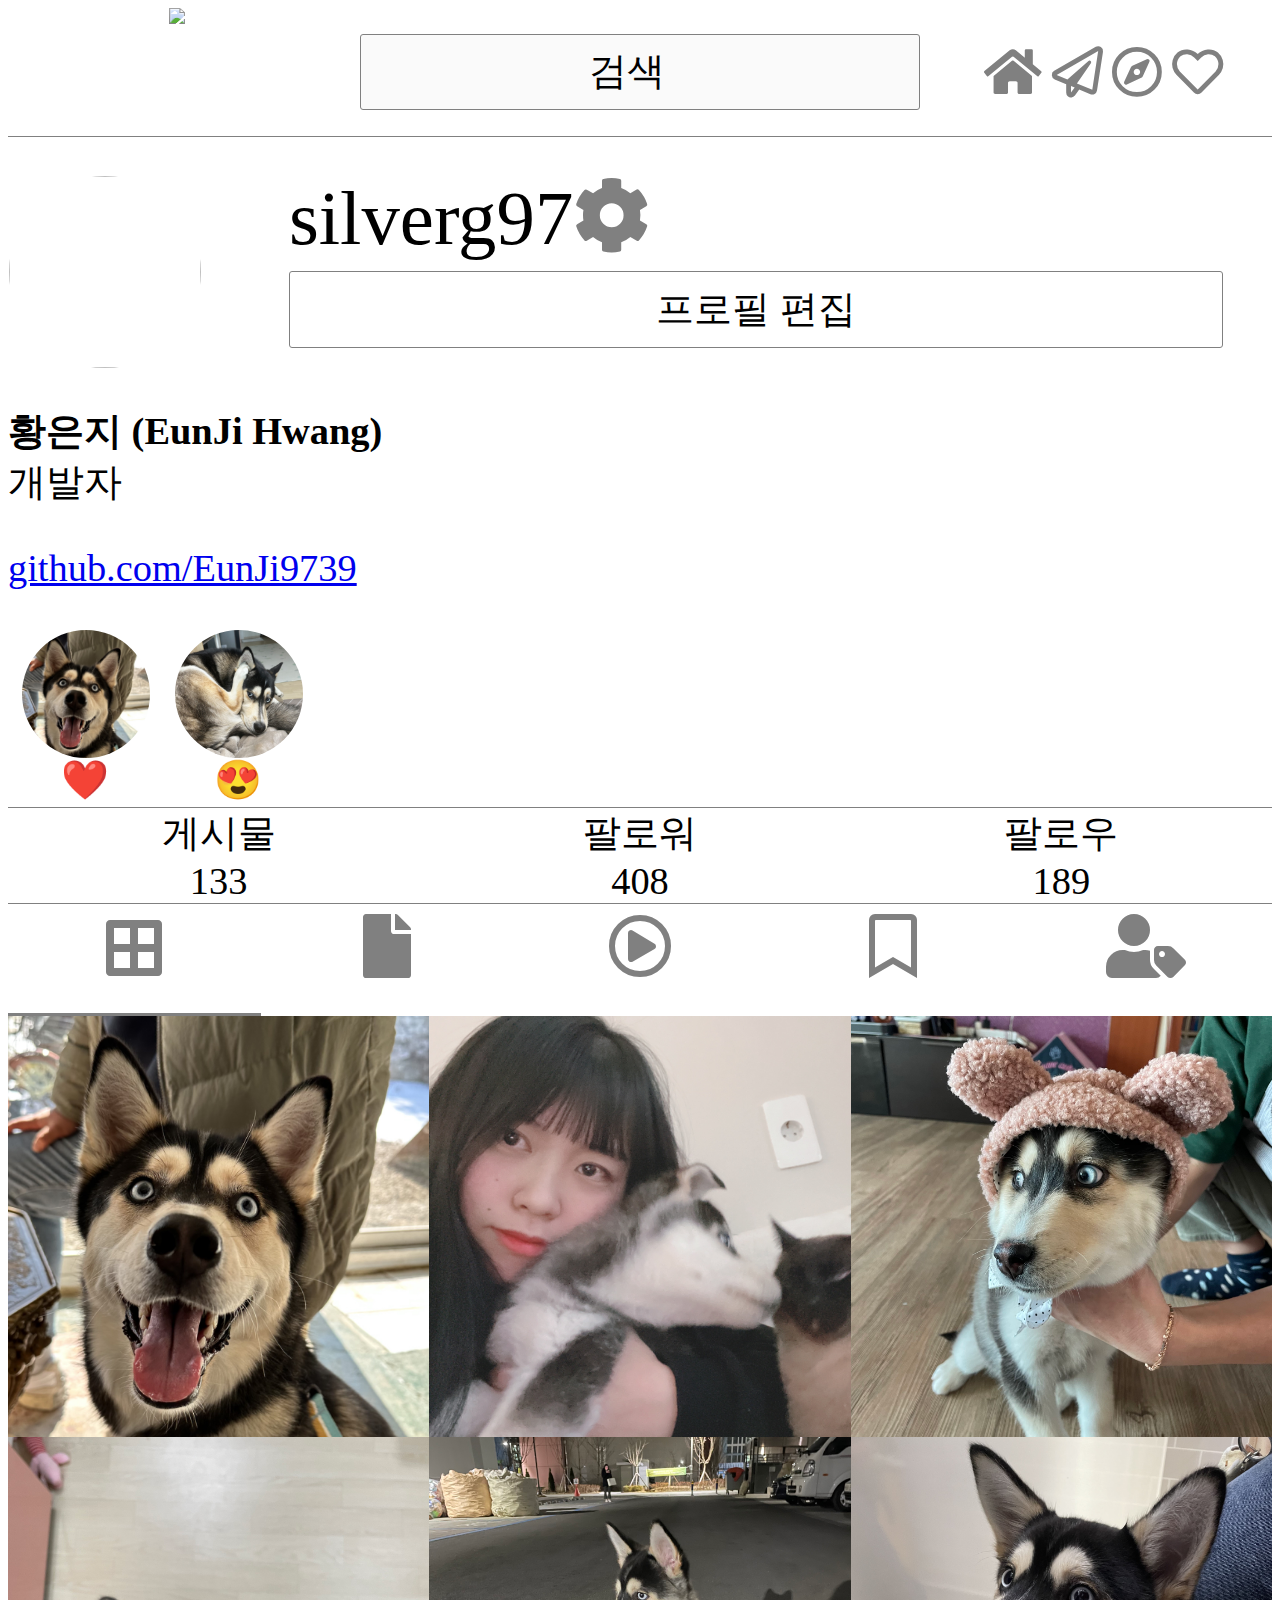
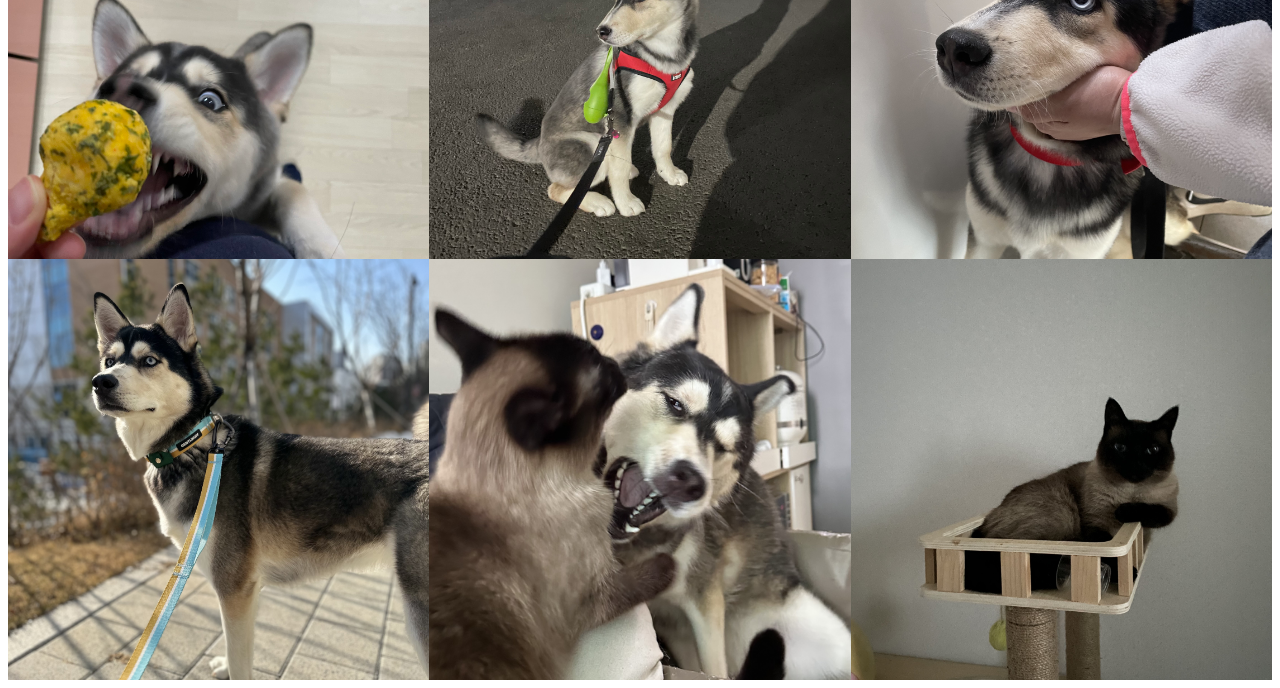
==== instagram/index.html @ 8ba7934b "html, css 작업" ====
<!DOCTYPE html>
<html>
    <head>
        <link href="style.css" rel="stylesheet">
        <link href="https://pro.fontawesome.com/releases/v5.10.0/css/all.css" rel="stylesheet">
    </head>
    <body>
        <div id="top">
            <img src="https://www.instagram.com/static/images/web/mobile_nav_type_logo.png/735145cfe0a4.png"/>
            <input type="search" value="검색"/>
            <div>
                <i class="fas fa-home"></i>
                <i class="far fa-paper-plane"></i>
                <i class="far fa-compass"></i>
                <i class="far fa-heart"></i>
            </div>
        </div>

        <div id="profile">
            <div id="profile_pic">
                <img class="circle_pic" src="images/profile.png"/>
            </div>  
            <div id="profile_info">
                <div id="id">silverg97<i class="fas fa-cog"></i></div>
                <button>프로필 편집</button>
            </div>
        </div>

        <div>
            <p>
                <strong>
                    황은지 (EunJi Hwang)
                </strong></br>
                개발자
            </p>
            <p>
                <a href="https://github.com/EunJi9739">
                    github.com/EunJi9739
                </a>
            </p>
        </div>

        <div id="highlight_area">
            <div class="highlight">
                <div class="highlight_pic">
                    <img src="images/hl1.jpg" class="circle_pic"/>
                </div>
                <div>❤️</div>
            </div>
            
            <div class="highlight">    
                <div class="highlight_pic">
                    <img src="images/hl2.jpg" class="circle_pic"/>
                </div>
                <div>😍</div>
            </div>
            <div></div>
            
        </div>

        <div id="stat_bar">
            <div class="stat">
                게시물</br>
                133
            </div>
            <div class="stat">
                팔로워</br>
                408
            </div>
            <div class="stat">
                팔로우</br>
                189
            </div>
        </div>

        <div id="sub_icons">
            <div class="selected">
                <i class="fas fa-border-all"></i>
            </div>
            <i class="fas fa-file"></i>
            <i class="far fa-play-circle"></i>
            <i class="far fa-bookmark"></i>
            <i class="fas fa-user-tag"></i>
        </div>

        <div>
            <div class="thumbnail_grid">
                <img src="images/thumbnails/1.jpg" width="32%" class="thumbnail"/>
                <img src="images/thumbnails/2.jpg" width="32%" class="thumbnail"/>
                <img src="images/thumbnails/3.jpg" width="32%" class="thumbnail"/>
            </div>
            <div class="thumbnail_grid">
                <img src="images/thumbnails/4.jpg" width="32%" class="thumbnail"/>
                <img src="images/thumbnails/5.jpg" width="32%" class="thumbnail"/>
                <img src="images/thumbnails/6.jpg" width="32%" class="thumbnail"/>
            </div>
            <div class="thumbnail_grid">
                <img src="images/thumbnails/7.jpg" width="32%" class="thumbnail"/>
                <img src="images/thumbnails/8.jpg" width="32%" class="thumbnail"/>
                <img src="images/thumbnails/9.jpg" width="32%" class="thumbnail"/>
            </div>
        </div>
    </body>
</html>
---- instagram/style.css ----
body{
    font-size: 3vw;
}

.highlight {
    text-align: center;
}

#profile{
    display: grid;
    grid-template-columns: 1fr 3.5fr;
}

#profile_info{
    display: grid;
    grid-template-rows: 1fr 1fr;

    height: 15vw;
}

#id{
    font-size: 6vw;
    font-weight: 100;
}

button{
    height: 80%;
    width: 95%;

    font-size: 3vw;
    background-color: white;
    border: solid gray 1px;
    border-radius: 3px;
}

.thumbnail_grid{
    display: grid;
    grid-template-columns: 1fr 1fr 1fr;
}

.thumbnail{
    width: 100%;
}

#stat_bar{
    display: grid;
    grid-template-columns: 1fr 1fr 1fr;

    border-top: 1px solid gray;
    border-bottom: 1px solid gray;
    
    margin-top: 5px;
    margin-bottom: 5px;
}

.stat{
    text-align: center;
}

.circle_pic{
    border : solid white 1px;
    border-radius: 50%;

    width: 100%;
    height: 100%;
    object-fit: cover;
}

#profile_pic{
    width: 15vw;
    height: 15vw;
}

.highlight_pic{
    width: 10vw;
    height: 10vw;

    margin-left: auto;
    margin-right: auto;
}

#highlight_area{
    display: grid;
    grid-template-columns: 12vw 12vw 1fr;
}

#top{
    display: grid;
    grid-template-columns: 4fr 7fr 4fr;
    height: 10vw;
    min-height: 10vw;

    border-bottom: solid gray 0.1px;
    margin-bottom: 3vw;
}

#top img{
    margin-left: auto;
    margin-right: auto;

    height: 100%;
    object-fit: contain;
}

#top input{
    height: 60%;
    width: 95%;

    margin: auto;

    text-align: center;
    background-color: rgb(250, 250, 250);

    border: solid gray 1px;
    border-radius: 3px;

    font-size: 3vw;
    font-weight: 100;
}

i{
    color: gray;
}

#sub_icons{
    display: grid;
    grid-template-columns: 1fr 1fr 1fr 1fr 1fr;

    text-align: center;
    font-size: 5vw;

    height: 8vw;

    margin-top: 10px;
}

.selected{
    border-bottom: solid gray 3px;
}

#top i{
    font-size: 4vw;
}

#top div{
    text-align: center;
    padding-top: 3vw;
}
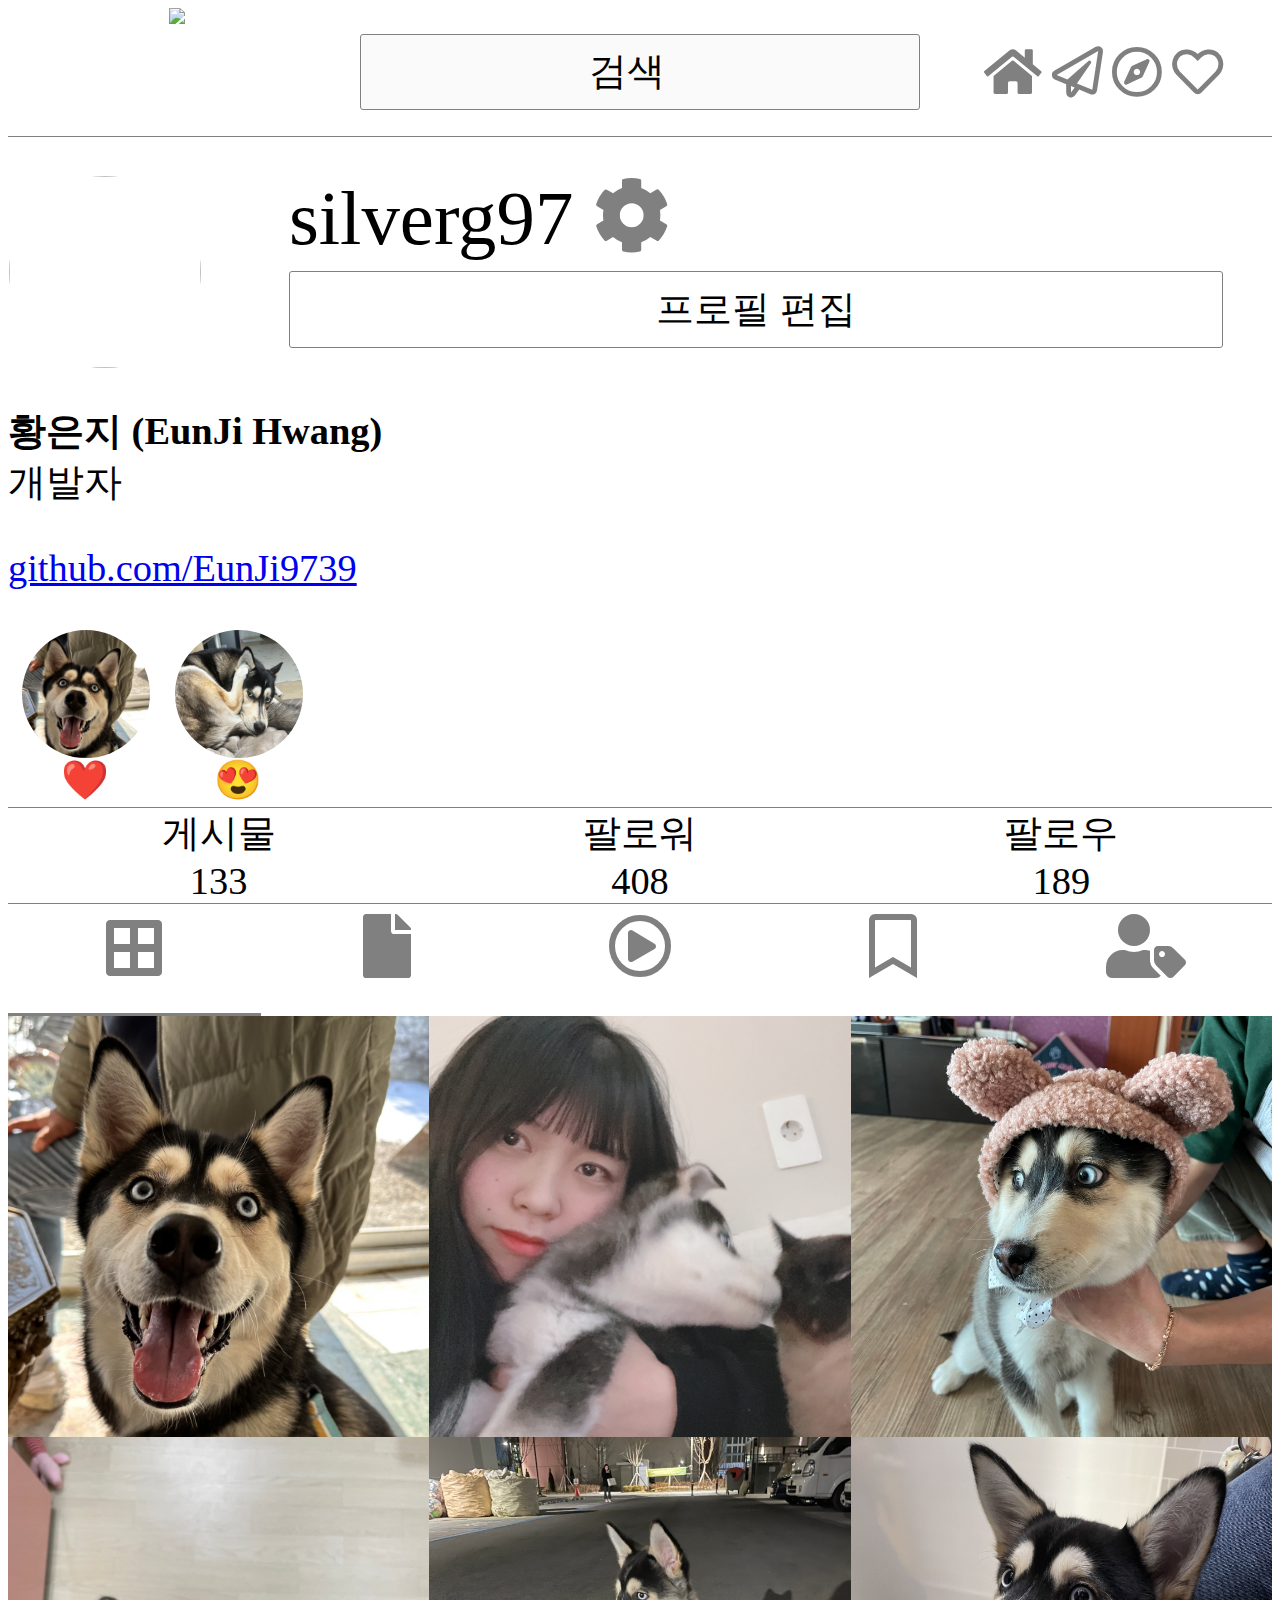
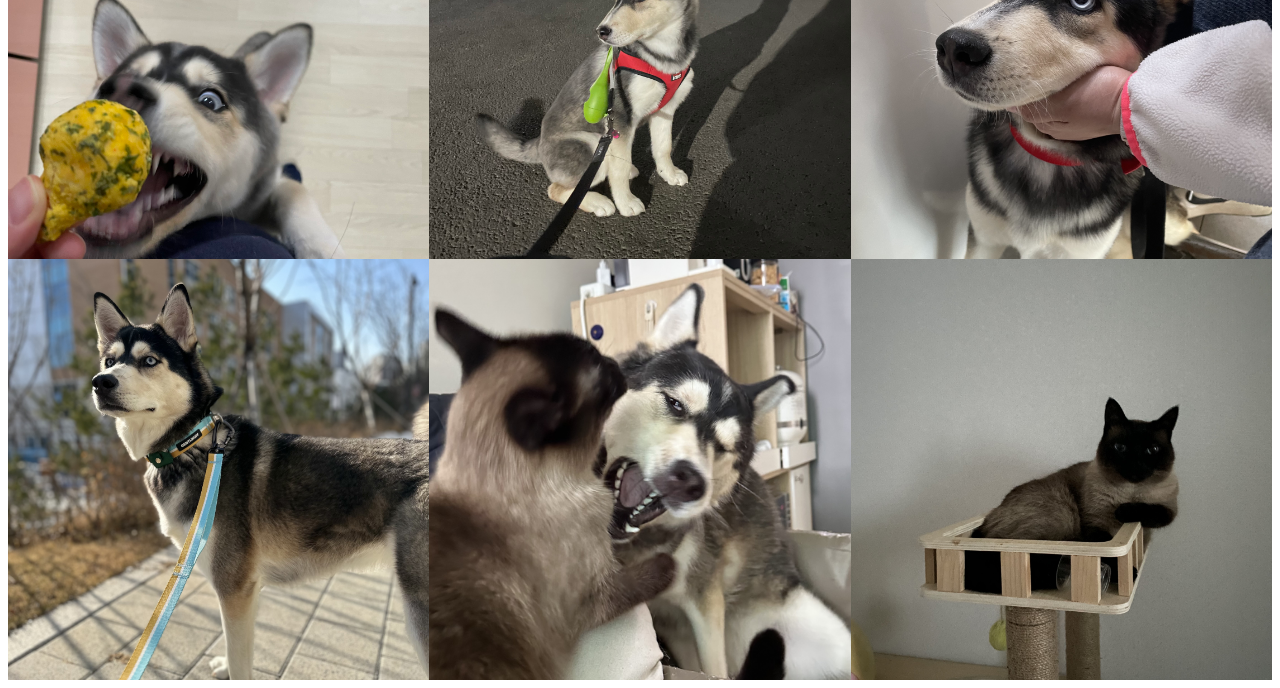
==== commit bed22bfd: "스크립트 적용" ====
--- a/instagram/index.html
+++ b/instagram/index.html
@@ -4,6 +4,7 @@
         <link href="style.css" rel="stylesheet">
         <link href="https://pro.fontawesome.com/releases/v5.10.0/css/all.css" rel="stylesheet">
     </head>
+    <script src="script.js"></script>
     <body>
         <div id="top">
             <img src="https://www.instagram.com/static/images/web/mobile_nav_type_logo.png/735145cfe0a4.png"/>
@@ -21,19 +22,22 @@
                 <img class="circle_pic" src="images/profile.png"/>
             </div>  
             <div id="profile_info">
-                <div id="id">silverg97<i class="fas fa-cog"></i></div>
+                <div id="id">
+                    <span>silverg97</span>
+                    <i class="fas fa-cog"></i>
+                </div>
                 <button>프로필 편집</button>
             </div>
         </div>
 
         <div>
             <p>
-                <strong>
+                <strong id="userInfo">
                     황은지 (EunJi Hwang)
                 </strong></br>
-                개발자
+                <span id="summary">개발자</span>
             </p>
-            <p>
+            <p id="profileDetail">
                 <a href="https://github.com/EunJi9739">
                     github.com/EunJi9739
                 </a>
